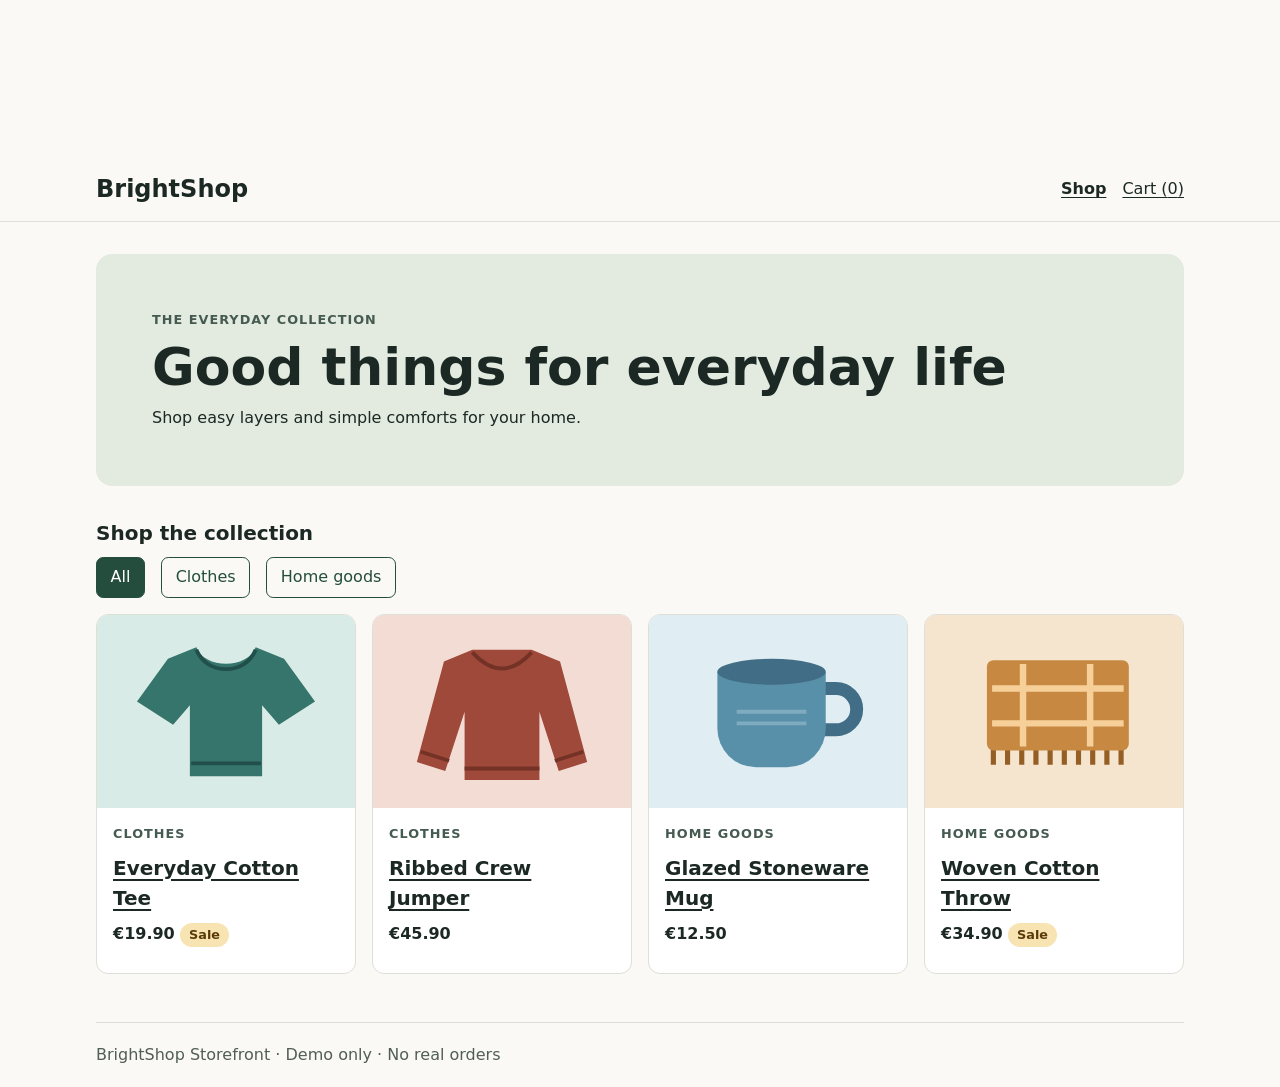
==== src/main/resources/static/index.html @ 01174732 "Build BrightShop storefront demo Relates to #2.  Co-authored-by: Copilot App <223556219+Copilot@user" ====
<!doctype html>
<html lang="en">
<head>
    <meta charset="utf-8">
    <meta name="viewport" content="width=device-width, initial-scale=1">
    <title>BrightShop Storefront</title>
    <link rel="stylesheet" href="store.css">
    <script src="store.js" defer></script>
</head>
<body>
    <svg xmlns="http://www.w3.org/2000/svg" aria-hidden="true" hidden>
        <symbol id="tee" viewBox="0 0 200 150">
            <path fill="#36756c" d="M77 25 55 34 31 67l28 18 13-15v55h56V70l13 15 28-18-24-33-22-9c-6 17-40 17-46 0Z"/>
            <path fill="none" stroke="#214f49" stroke-width="3" d="M77 27c8 20 38 20 46 0M73 115h54"/>
        </symbol>
        <symbol id="sweater" viewBox="0 0 200 150">
            <path fill="#9e4939" d="M77 27 55 36 34 114l22 7 15-46v53h58V75l15 46 22-7-21-78-22-9Z"/>
            <path fill="none" stroke="#743226" stroke-width="3" d="M77 29q23 25 46 0M71 119h58M37 106l22 7m82 0 22-7"/>
        </symbol>
        <symbol id="mug" viewBox="0 0 200 150">
            <path fill="none" stroke="#416e86" stroke-width="10" d="M129 57h16a16 16 0 1 1 0 32h-16"/>
            <path fill="#5990a9" d="M53 44h84v44a30 30 0 0 1-30 30H83a30 30 0 0 1-30-30Z"/>
            <ellipse cx="95" cy="44" rx="42" ry="10" fill="#416e86"/>
            <path stroke="#7eabc0" stroke-width="3" d="M68 75h54m-54 9h54"/>
        </symbol>
        <symbol id="throw" viewBox="0 0 200 150">
            <path fill="none" stroke="#955e24" stroke-width="4" d="M53 101v15m11-15v15m11-15v15m11-15v15m11-15v15m11-15v15m11-15v15m11-15v15m11-15v15m11-15v15"/>
            <rect x="48" y="35" width="110" height="70" rx="5" fill="#c78942"/>
            <path fill="none" stroke="#f7cf99" stroke-width="5" d="M52 57h102M52 84h102M76 38v64m52-64v64"/>
        </symbol>
    </svg>
    <header class="site-header">
        <div class="wrap header-row">
            <a class="brand" href="#shop">BrightShop</a>
            <nav aria-label="Main navigation">
                <a href="#shop" id="shop-link">Shop</a>
                <a href="#cart" id="cart-link">Cart (<span id="cart-count">0</span>)</a>
            </nav>
        </div>
    </header>
    <main class="wrap" id="store" tabindex="-1">
        <noscript>Turn on JavaScript to browse the demo store.</noscript>
    </main>
    <p id="feedback" class="sr-only" role="status"></p>
    <footer class="wrap">BrightShop Storefront &middot; Demo only &middot; No real orders</footer>
</body>
</html>
---- src/main/resources/static/store.css ----
:root {
    color-scheme: light;
    font-family: system-ui, sans-serif;
    color: #1c2824;
    background: #faf9f5;
    line-height: 1.5;
}

* { box-sizing: border-box; }
body { margin: 0; }
a { color: inherit; text-underline-offset: .2em; }
a:hover { text-decoration-thickness: 2px; }
:focus-visible { outline: 3px solid #22737c; outline-offset: 4px; }
h1, h2, p { margin: 0 0 .6rem; }
h1 { font-size: clamp(2rem, 5vw, 3.25rem); line-height: 1.1; }
h2 { font-size: 1.25rem; }
button { font: inherit; cursor: pointer; }

.wrap { width: min(68rem, calc(100% - 2rem)); margin-inline: auto; }
.site-header { border-block-end: 1px solid #dedfd6; }
.header-row, nav, .filters { display: flex; align-items: center; gap: 1rem; }
.header-row { justify-content: space-between; min-height: 4rem; }
.brand { font-size: 1.5rem; font-weight: 800; text-decoration: none; }
[aria-current] { font-weight: 750; }
main { padding-block: 2rem 3rem; min-height: 65vh; }
footer { border-block-start: 1px solid #dedfd6; padding-block: 1.25rem; color: #515e56; }

.hero { padding: clamp(1.5rem, 5vw, 3.5rem); background: #e3ebe0; border-radius: 1rem; margin-bottom: 2rem; }
.hero p:last-child { margin-bottom: 0; }
.eyebrow, .category { color: #455a50; font-size: .8rem; font-weight: 700; letter-spacing: .08em; text-transform: uppercase; }
.filters { flex-wrap: wrap; margin-bottom: 1rem; }
.filter, .action { border: 1px solid #244d3d; padding: .45rem .85rem; border-radius: .45rem; }
.filter { background: transparent; color: #244d3d; }
.filter[aria-pressed="true"], .action { background: #244d3d; color: white; }
.action { display: inline-block; text-decoration: none; font-weight: 650; }
.action:hover, .filter[aria-pressed="true"]:hover { background: #18382c; }

.grid { display: grid; grid-template-columns: repeat(auto-fit, minmax(min(100%, 13rem), 1fr)); gap: 1rem; }
.card, .summary, .cart-row { background: white; border: 1px solid #dedfd6; border-radius: .75rem; }
.card { overflow: hidden; }
.card-body, .summary, .cart-row { padding: 1rem; }
.art { width: 100%; display: block; }
.tee { background: #d8ebe6; }
.sweater { background: #f2dcd4; }
.mug { background: #e0edf2; }
.throw { background: #f5e5cf; }
.price { font-weight: 750; }
.sale-tag, .cart-sale { display: inline-block; padding: .15rem .55rem; font-size: .8rem; font-weight: 750; }
.sale-tag { border-radius: 1rem; background: #f8e4b2; color: #593b09; }
.cart-sale { border: 1px solid #a32749; color: #a32749; text-transform: uppercase; }

.detail, .checkout { display: grid; grid-template-columns: 1fr 1fr; gap: 1.5rem; align-items: start; margin-top: 1rem; }
.detail .art { border-radius: .75rem; }
.detail .price { font-size: 1.35rem; }
.checkout { grid-template-columns: 2fr 1fr; }
.cart-items { display: grid; gap: .75rem; list-style: none; margin: 0; padding: 0; }
.cart-row { display: grid; grid-template-columns: 5rem minmax(0, 1fr); align-items: center; gap: 1rem; }
.cart-row .art { border-radius: .4rem; }
.quantity { display: flex; flex-wrap: wrap; align-items: center; gap: .5rem; }
.quantity button { background: #faf9f5; border: 1px solid #8f9b92; border-radius: .3rem; min-width: 2rem; }
.total { display: flex; justify-content: space-between; gap: .5rem; border-top: 1px solid #dedfd6; padding-top: .75rem; }
.sr-only { position: absolute; width: 1px; height: 1px; padding: 0; overflow: hidden; clip-path: inset(50%); white-space: nowrap; }

@media (max-width: 40rem) {
    .detail, .checkout { grid-template-columns: 1fr; }
}
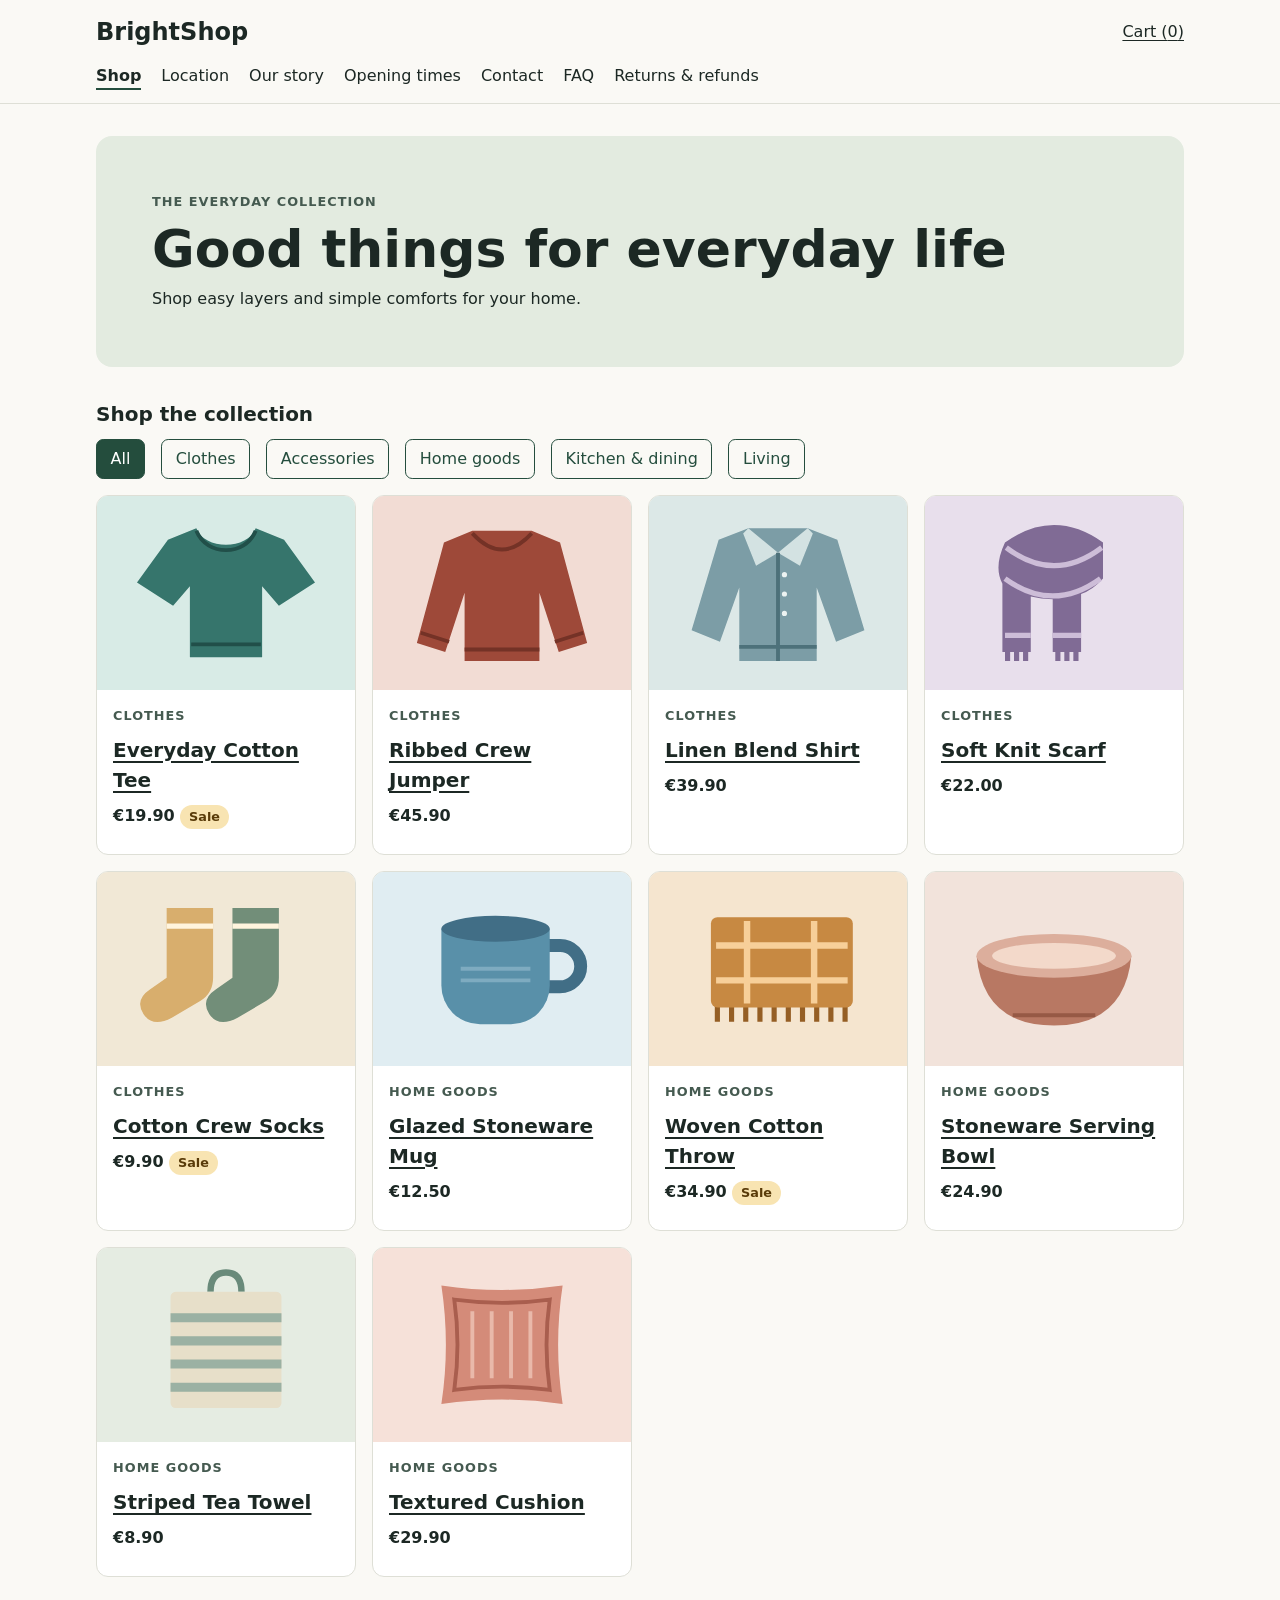
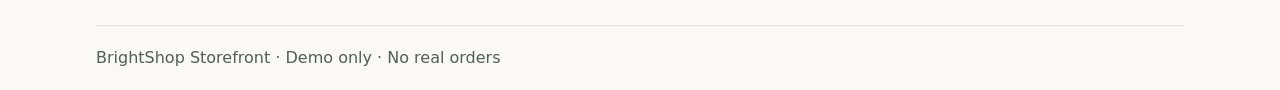
==== commit 6cbadfb3: "Expand BrightShop catalog and store information Co-authored-by: Copilot App <223556219+Copilot@users" ====
--- a/src/main/resources/static/index.html
+++ b/src/main/resources/static/index.html
@@ -17,6 +17,24 @@
             <path fill="#9e4939" d="M77 27 55 36 34 114l22 7 15-46v53h58V75l15 46 22-7-21-78-22-9Z"/>
             <path fill="none" stroke="#743226" stroke-width="3" d="M77 29q23 25 46 0M71 119h58M37 106l22 7m82 0 22-7"/>
         </symbol>
+        <symbol id="shirt" viewBox="0 0 200 150">
+            <path fill="#7c9da6" d="M77 25 54 34 33 104l22 9 15-42v57h60V71l15 42 22-9-21-70-23-9Z"/>
+            <path fill="#d3e2e2" d="m77 25 23 19-17 10-10-25m50-4-23 19 17 10 10-25"/>
+            <path fill="none" stroke="#4d717a" stroke-width="3" d="M100 44v84M70 117h60"/>
+            <circle cx="105" cy="61" r="2" fill="#edf3f2"/>
+            <circle cx="105" cy="76" r="2" fill="#edf3f2"/>
+            <circle cx="105" cy="91" r="2" fill="#edf3f2"/>
+        </symbol>
+        <symbol id="scarf" viewBox="0 0 200 150">
+            <path fill="#806b95" d="M62 36q38-27 76 0v28q-8 9-17 12v45H99V80q-9 0-17-2v43H60V68q-7-13 2-32Z"/>
+            <path fill="none" stroke="#cdbdd8" stroke-width="4" d="M63 40q37 28 74 0M62 64q37 27 74 0M62 108h20m17 0h22"/>
+            <path stroke="#806b95" stroke-width="4" d="M64 120v8m7-8v8m7-8v8m25-8v8m7-8v8m7-8v8"/>
+        </symbol>
+        <symbol id="socks" viewBox="0 0 200 150">
+            <path fill="#d8ae6d" d="M54 28h36v54q0 12-10 18l-22 13q-15 8-22-3-7-11 5-19l13-9Z"/>
+            <path fill="#728e79" d="M105 28h36v54q0 12-10 18l-22 13q-15 8-22-3-7-11 5-19l13-9Z"/>
+            <path fill="none" stroke="#fff4dd" stroke-width="4" d="M54 42h36m15 0h36"/>
+        </symbol>
         <symbol id="mug" viewBox="0 0 200 150">
             <path fill="none" stroke="#416e86" stroke-width="10" d="M129 57h16a16 16 0 1 1 0 32h-16"/>
             <path fill="#5990a9" d="M53 44h84v44a30 30 0 0 1-30 30H83a30 30 0 0 1-30-30Z"/>
@@ -28,15 +46,37 @@
             <rect x="48" y="35" width="110" height="70" rx="5" fill="#c78942"/>
             <path fill="none" stroke="#f7cf99" stroke-width="5" d="M52 57h102M52 84h102M76 38v64m52-64v64"/>
         </symbol>
+        <symbol id="bowl" viewBox="0 0 200 150">
+            <path fill="#b87863" d="M40 65q5 54 60 54t60-54Z"/>
+            <ellipse cx="100" cy="65" rx="60" ry="17" fill="#dcae9c"/>
+            <ellipse cx="100" cy="65" rx="48" ry="10" fill="#f3d9ca"/>
+            <path fill="none" stroke="#965945" stroke-width="3" d="M68 111h64"/>
+        </symbol>
+        <symbol id="towel" viewBox="0 0 200 150">
+            <path fill="none" stroke="#698a7a" stroke-width="5" d="M88 34q0-15 12-15t12 15"/>
+            <rect x="57" y="34" width="86" height="90" rx="4" fill="#e7dfc9"/>
+            <path fill="none" stroke="#9bb1a3" stroke-width="7" d="M57 54h86M57 72h86M57 90h86M57 108h86"/>
+        </symbol>
+        <symbol id="cushion" viewBox="0 0 200 150">
+            <path fill="#d48b79" d="M53 29q47 7 94 0-7 46 0 92-47-7-94 0 7-46 0-92Z"/>
+            <path fill="none" stroke="#a95e4e" stroke-width="3" d="M63 40q37 5 74 0-5 35 0 70-37-5-74 0 5-35 0-70Z"/>
+            <path fill="none" stroke="#e9b9aa" stroke-width="3" d="M77 49v52m15-52v52m15-52v52m15-52v52"/>
+        </symbol>
     </svg>
     <header class="site-header">
         <div class="wrap header-row">
             <a class="brand" href="#shop">BrightShop</a>
-            <nav aria-label="Main navigation">
-                <a href="#shop" id="shop-link">Shop</a>
-                <a href="#cart" id="cart-link">Cart (<span id="cart-count">0</span>)</a>
-            </nav>
+            <a href="#cart" id="cart-link" data-nav>Cart (<span id="cart-count">0</span>)</a>
         </div>
+        <nav class="wrap site-nav" aria-label="Main navigation">
+            <a href="#shop" data-nav>Shop</a>
+            <a href="#location" data-nav>Location</a>
+            <a href="#history" data-nav>Our story</a>
+            <a href="#opening-times" data-nav>Opening times</a>
+            <a href="#contact" data-nav>Contact</a>
+            <a href="#faq" data-nav>FAQ</a>
+            <a href="#refunds" data-nav>Returns &amp; refunds</a>
+        </nav>
     </header>
     <main class="wrap" id="store" tabindex="-1">
         <noscript>Turn on JavaScript to browse the demo store.</noscript>
--- a/src/main/resources/static/store.css
+++ b/src/main/resources/static/store.css
@@ -8,6 +8,7 @@
 
 * { box-sizing: border-box; }
 body { margin: 0; }
+svg[hidden] { display: none; }
 a { color: inherit; text-underline-offset: .2em; }
 a:hover { text-decoration-thickness: 2px; }
 :focus-visible { outline: 3px solid #22737c; outline-offset: 4px; }
@@ -18,9 +19,12 @@
 
 .wrap { width: min(68rem, calc(100% - 2rem)); margin-inline: auto; }
 .site-header { border-block-end: 1px solid #dedfd6; }
-.header-row, nav, .filters { display: flex; align-items: center; gap: 1rem; }
+.header-row, .site-nav, .filters { display: flex; align-items: center; gap: 1rem; }
 .header-row { justify-content: space-between; min-height: 4rem; }
 .brand { font-size: 1.5rem; font-weight: 800; text-decoration: none; }
+.site-nav { flex-wrap: wrap; gap: .5rem 1.25rem; padding-bottom: .8rem; }
+.site-nav a { border-bottom: 2px solid transparent; text-decoration: none; }
+.site-nav a:hover, .site-nav a[aria-current] { border-color: #244d3d; }
 [aria-current] { font-weight: 750; }
 main { padding-block: 2rem 3rem; min-height: 65vh; }
 footer { border-block-start: 1px solid #dedfd6; padding-block: 1.25rem; color: #515e56; }
@@ -42,8 +46,14 @@
 .art { width: 100%; display: block; }
 .tee { background: #d8ebe6; }
 .sweater { background: #f2dcd4; }
+.shirt { background: #dce8e7; }
+.scarf { background: #e8dfec; }
+.socks { background: #f1e8d6; }
 .mug { background: #e0edf2; }
 .throw { background: #f5e5cf; }
+.bowl { background: #f2e3db; }
+.towel { background: #e5ece2; }
+.cushion { background: #f6e1d9; }
 .price { font-weight: 750; }
 .sale-tag, .cart-sale { display: inline-block; padding: .15rem .55rem; font-size: .8rem; font-weight: 750; }
 .sale-tag { border-radius: 1rem; background: #f8e4b2; color: #593b09; }
@@ -59,6 +69,15 @@
 .quantity { display: flex; flex-wrap: wrap; align-items: center; gap: .5rem; }
 .quantity button { background: #faf9f5; border: 1px solid #8f9b92; border-radius: .3rem; min-width: 2rem; }
 .total { display: flex; justify-content: space-between; gap: .5rem; border-top: 1px solid #dedfd6; padding-top: .75rem; }
+.info-page { max-width: 46rem; }
+.info-page h2 { margin-top: 1.5rem; }
+.demo-note { margin: 1rem 0 1.5rem; padding: .8rem 1rem; border-left: 4px solid #749581; background: #e3ebe0; }
+.info-page address { font-style: normal; margin-bottom: 1rem; }
+.hours { width: 100%; max-width: 27rem; border-collapse: collapse; margin: 1rem 0; text-align: left; }
+.hours th, .hours td { border-bottom: 1px solid #dedfd6; padding: .6rem .5rem; }
+.faq-item { border-bottom: 1px solid #dedfd6; padding: .75rem 0; }
+.faq-item summary { cursor: pointer; font-weight: 700; }
+.faq-item p { margin: .75rem 0 0; }
 .sr-only { position: absolute; width: 1px; height: 1px; padding: 0; overflow: hidden; clip-path: inset(50%); white-space: nowrap; }
 
 @media (max-width: 40rem) {
